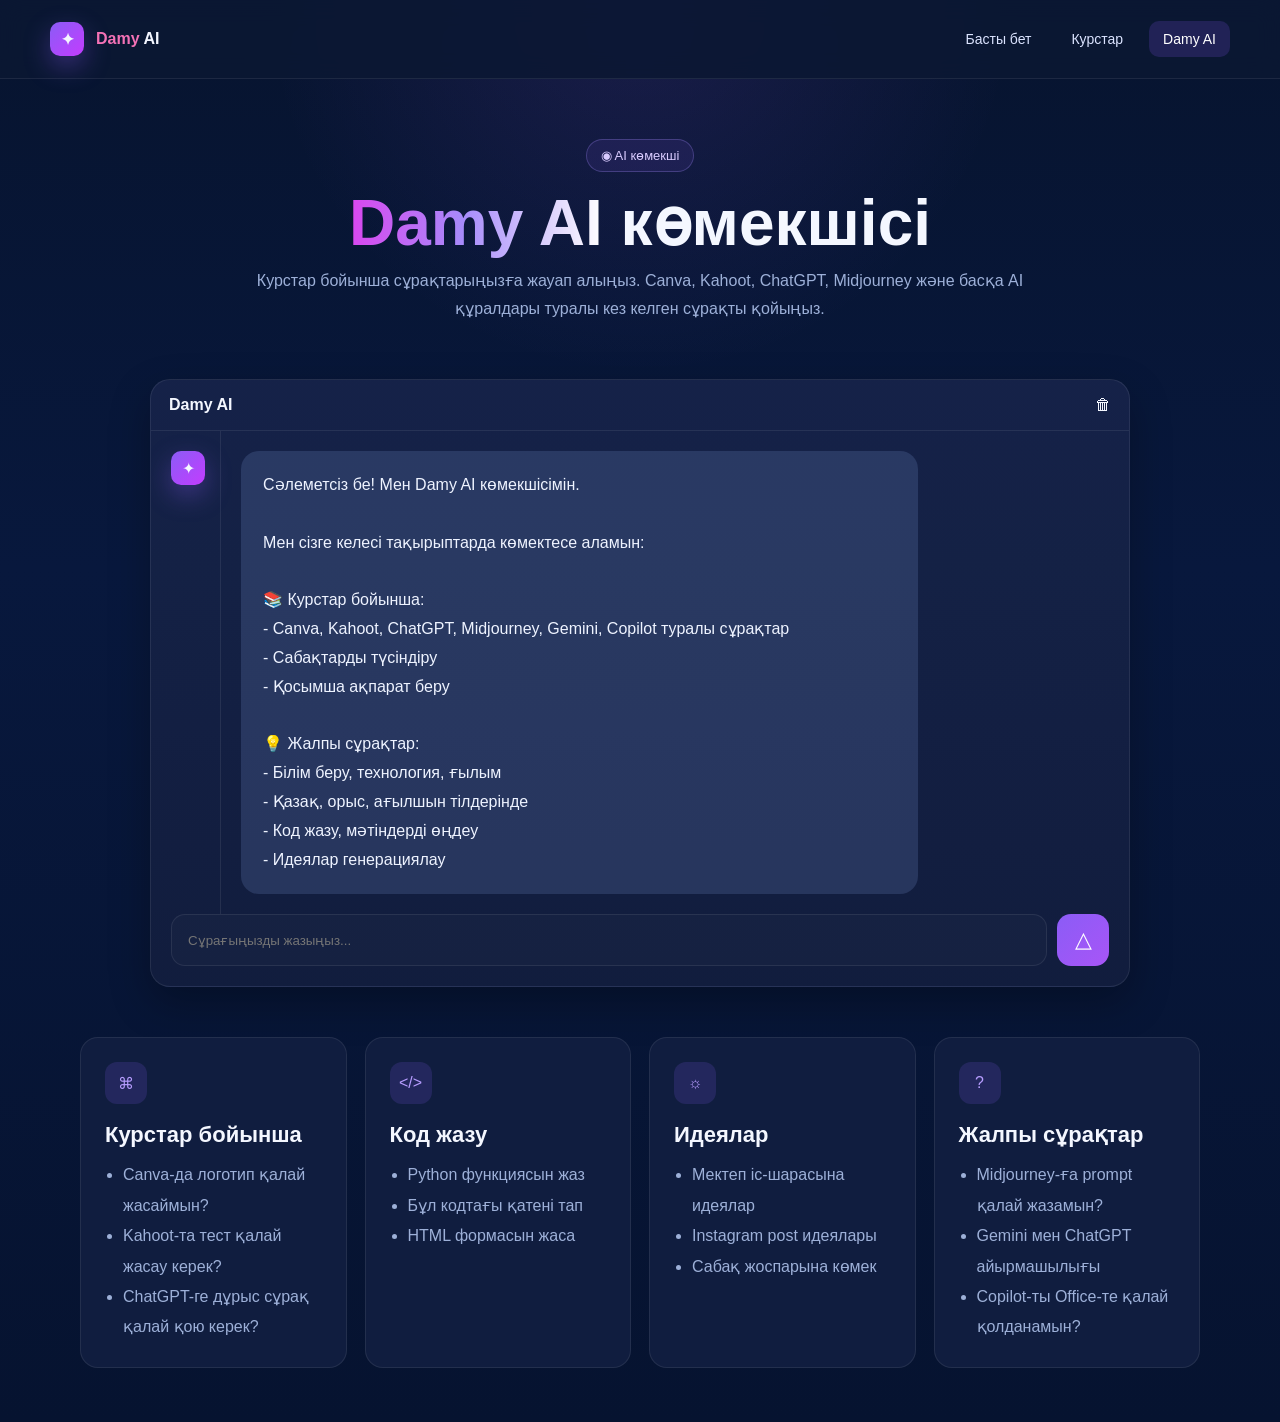
==== assistant.html @ 4792d0f8 "Add files via upload" ====
<!doctype html>
<html lang="kk">
<head>
  <meta charset="UTF-8">
  <meta name="viewport" content="width=device-width, initial-scale=1.0">
  <title>Damy AI көмекшісі</title>
  <link rel="stylesheet" href="styles.css">
</head>
<body>
  <header class="navbar">
    <div class="container row">
      <a class="brand" href="index.html"><div class="brand-badge">✦</div><div><span class="brand-name">Damy</span> <span>AI</span></div></a>
      <nav class="nav-links">
        <a class="nav-link" href="index.html">Басты бет</a>
        <a class="nav-link" href="courses.html">Курстар</a>
        <a class="nav-link active" href="assistant.html">Damy AI</a>
      </nav>
    </div>
  </header>

  <main class="container">
    <section class="page-hero">
      <div class="eyebrow">◉ AI көмекші</div>
      <h1 class="section-title"><span class="gradient-text">Damy AI</span> көмекшісі</h1>
      <p class="section-subtitle">Курстар бойынша сұрақтарыңызға жауап алыңыз. Canva, Kahoot, ChatGPT, Midjourney және басқа AI құралдары туралы кез келген сұрақты қойыңыз.</p>
    </section>

    <section class="chat-shell">
      <div class="chat-top"><strong>Damy AI</strong><span>🗑</span></div>
      <div class="chat-body">
        <div class="chat-avatar-col"><div class="brand-badge">✦</div></div>
        <div class="chat-main">
          <div class="message">Сәлеметсіз бе! Мен Damy AI көмекшісімін.<br><br>Мен сізге келесі тақырыптарда көмектесе аламын:<br><br>📚 Курстар бойынша:<br>- Canva, Kahoot, ChatGPT, Midjourney, Gemini, Copilot туралы сұрақтар<br>- Сабақтарды түсіндіру<br>- Қосымша ақпарат беру<br><br>💡 Жалпы сұрақтар:<br>- Білім беру, технология, ғылым<br>- Қазақ, орыс, ағылшын тілдерінде<br>- Код жазу, мәтіндерді өңдеу<br>- Идеялар генерациялау</div>
        </div>
      </div>
      <div class="chat-input">
        <input type="text" placeholder="Сұрағыңызды жазыңыз...">
        <button class="square-btn">△</button>
      </div>
    </section>

    <section class="mini-grid" style="padding:20px 0 54px">
      <div class="mini-card"><div class="icon-box">⌘</div><h4>Курстар бойынша</h4><ul><li>Canva-да логотип қалай жасаймын?</li><li>Kahoot-та тест қалай жасау керек?</li><li>ChatGPT-ге дұрыс сұрақ қалай қою керек?</li></ul></div>
      <div class="mini-card"><div class="icon-box">&lt;/&gt;</div><h4>Код жазу</h4><ul><li>Python функциясын жаз</li><li>Бұл кодтағы қатені тап</li><li>HTML формасын жаса</li></ul></div>
      <div class="mini-card"><div class="icon-box">☼</div><h4>Идеялар</h4><ul><li>Мектеп іс-шарасына идеялар</li><li>Instagram post идеялары</li><li>Сабақ жоспарына көмек</li></ul></div>
      <div class="mini-card"><div class="icon-box">?</div><h4>Жалпы сұрақтар</h4><ul><li>Midjourney-ға prompt қалай жазамын?</li><li>Gemini мен ChatGPT айырмашылығы</li><li>Copilot-ты Office-те қалай қолданамын?</li></ul></div>
    </section>
  </main>
</body>
</html>
---- styles.css ----
:root {
  --bg: #071737;
  --bg-2: #0d1f45;
  --panel: rgba(20, 33, 67, 0.92);
  --panel-2: rgba(24, 40, 77, 0.96);
  --line: rgba(255,255,255,0.08);
  --text: #f4f7ff;
  --muted: #9db0d8;
  --purple: #8b5cf6;
  --purple-2: #c33cff;
  --green: #22c55e;
  --yellow: #facc15;
  --chip: #1a2850;
  --shadow: 0 16px 40px rgba(0,0,0,0.28);
  --radius: 18px;
}

* { box-sizing: border-box; }
html { scroll-behavior: smooth; }
body {
  margin: 0;
  font-family: Inter, Arial, sans-serif;
  color: var(--text);
  background:
    radial-gradient(circle at top center, rgba(163, 91, 255, 0.12), transparent 24%),
    linear-gradient(180deg, #07142f 0%, #08183d 40%, #061330 100%);
}
a { color: inherit; text-decoration: none; }
img { max-width: 100%; display: block; }
.container { width: min(1180px, calc(100% - 48px)); margin: 0 auto; }
.page { min-height: 100vh; }

.navbar {
  position: sticky; top: 0; z-index: 20;
  background: rgba(12, 24, 52, 0.9);
  backdrop-filter: blur(12px);
  border-bottom: 1px solid var(--line);
}
.navbar .row {
  display: flex; align-items: center; justify-content: space-between;
  min-height: 78px;
}
.brand { display: flex; align-items: center; gap: 12px; font-weight: 800; }
.brand-badge {
  width: 34px; height: 34px; border-radius: 10px;
  display: grid; place-items: center;
  background: linear-gradient(135deg, var(--purple), var(--purple-2));
  box-shadow: 0 10px 26px rgba(139,92,246,.35);
}
.brand-name { color: #f472b6; }
.brand span:last-child { color: #f3f6ff; }
.nav-links { display: flex; gap: 12px; }
.nav-link {
  padding: 10px 14px; border-radius: 10px; color: #dbe4ff; font-size: 14px;
}
.nav-link.active, .nav-link:hover {
  background: rgba(139, 92, 246, .18); color: #fff;
}

.hero { padding: 72px 0 48px; text-align: center; }
.eyebrow {
  display: inline-flex; align-items: center; gap: 8px;
  padding: 8px 14px; border: 1px solid rgba(167, 139, 250, .28);
  border-radius: 999px; color: #d9cbff; font-size: 13px;
  background: rgba(139, 92, 246, .10);
}
.hero h1, .section-title {
  margin: 18px 0 10px;
  line-height: 1.05;
  font-size: clamp(38px, 5vw, 72px);
  font-weight: 900;
}
.gradient-text {
  background: linear-gradient(90deg, #d946ef 0%, #a78bfa 45%, #ffffff 100%);
  -webkit-background-clip: text; background-clip: text; color: transparent;
}
.hero p, .section-subtitle { color: var(--muted); max-width: 780px; margin: 0 auto; line-height: 1.75; }
.hero-actions {
  margin-top: 28px; display: flex; gap: 14px; justify-content: center; flex-wrap: wrap;
}
.btn {
  display: inline-flex; align-items: center; justify-content: center; gap: 10px;
  padding: 14px 22px; border-radius: 14px; font-weight: 700; border: 1px solid transparent;
  transition: .2s ease; cursor: pointer;
}
.btn-primary {
  background: linear-gradient(135deg, #8b5cf6 0%, #c33cff 100%);
  color: white; box-shadow: 0 14px 26px rgba(139, 92, 246, .34);
}
.btn-primary:hover { transform: translateY(-1px); filter: brightness(1.05); }
.btn-secondary {
  background: rgba(255,255,255,.02); border-color: rgba(255,255,255,.16); color: #fff;
}
.btn-secondary:hover { background: rgba(255,255,255,.05); }

.stats {
  display: grid; grid-template-columns: repeat(4, 1fr); gap: 18px; margin-top: 38px;
}
.stat-card, .feature-card, .card, .panel, .lesson-card, .test-card, .chat-shell, .content-card {
  background: linear-gradient(180deg, rgba(22, 35, 73, 0.96), rgba(18, 30, 62, 0.96));
  border: 1px solid var(--line); box-shadow: var(--shadow);
}
.stat-card {
  border-radius: 16px; padding: 28px 18px; text-align: center;
}
.stat-number { font-size: 34px; font-weight: 800; color: #f472b6; }
.stat-label { margin-top: 6px; color: var(--muted); font-size: 14px; }

.section { padding: 54px 0; }
.grid-4 { display: grid; grid-template-columns: repeat(4, 1fr); gap: 18px; }
.feature-card {
  border-radius: 16px; padding: 24px; min-height: 180px;
}
.icon-box {
  width: 42px; height: 42px; border-radius: 12px; background: rgba(139, 92, 246, .16);
  display: grid; place-items: center; color: #b79dff; margin-bottom: 18px;
}
.feature-card h3 { margin: 0 0 10px; font-size: 18px; }
.feature-card p { margin: 0; color: var(--muted); line-height: 1.65; font-size: 14px; }

.section-head { display: flex; justify-content: space-between; align-items: end; gap: 12px; margin-bottom: 22px; }
.link-more { color: #b79dff; font-weight: 600; }
.course-grid { display: grid; grid-template-columns: repeat(3, 1fr); gap: 22px; }
.card {
  border-radius: 18px; overflow: hidden;
}
.card-media { position: relative; height: 215px; background: #0f1d42; }
.card-media img { width: 100%; height: 100%; object-fit: cover; }
.card-overlay {
  position: absolute; inset: 0;
  background: linear-gradient(180deg, transparent 20%, rgba(7, 14, 33, .86) 100%);
}
.badges { position: absolute; top: 14px; left: 14px; right: 14px; display: flex; justify-content: space-between; gap: 10px; }
.badge {
  display: inline-flex; align-items: center; padding: 6px 10px; border-radius: 999px;
  background: rgba(139, 92, 246, .88); font-size: 12px; font-weight: 700;
}
.badge.green { background: rgba(34, 197, 94, .88); }
.badge.yellow { background: rgba(250, 204, 21, .85); color: #201500; }
.card-body { padding: 22px; }
.card h3 { margin: 0 0 12px; font-size: 30px; font-size: clamp(22px, 2vw, 31px); }
.card p { color: var(--muted); font-size: 15px; line-height: 1.65; min-height: 72px; }
.meta { display: flex; gap: 16px; color: #91a7d6; font-size: 13px; margin-top: 14px; }
.card-link { margin-top: 18px; display: inline-flex; gap: 8px; align-items: center; color: #b79dff; font-weight: 700; }

.cta {
  margin: 56px 0; border-radius: 24px; padding: 46px 32px; text-align: center;
  background: linear-gradient(135deg, #7c3aed, #d946ef); box-shadow: 0 20px 45px rgba(124,58,237,.28);
}
.cta h2 { font-size: clamp(28px, 3vw, 40px); margin: 0 0 12px; }
.cta p { max-width: 700px; margin: 0 auto 22px; line-height: 1.7; color: rgba(255,255,255,.88); }
.footer {
  border-top: 1px solid var(--line); padding: 34px 0 24px; color: var(--muted);
}
.footer-grid { display: grid; grid-template-columns: 1.6fr 1fr 1fr; gap: 24px; }
.footer h4 { color: white; margin: 0 0 14px; }
.footer p, .footer a { color: var(--muted); line-height: 1.7; }
.copyright { margin-top: 22px; font-size: 13px; text-align: center; }

.page-hero { padding: 60px 0 26px; text-align: center; }
.search-box {
  max-width: 520px; margin: 28px auto 16px; position: relative;
}
.search-box input {
  width: 100%; background: rgba(255,255,255,.02); border: 1px solid var(--line);
  color: white; padding: 18px 18px 18px 50px; border-radius: 16px; outline: none;
}
.search-box .icon {
  position: absolute; left: 17px; top: 50%; transform: translateY(-50%); color: #88a0d1;
}
.filters { display: flex; justify-content: center; gap: 10px; flex-wrap: wrap; margin: 16px 0 18px; }
.filter-btn {
  padding: 10px 16px; border-radius: 10px; background: rgba(255,255,255,.04); color: #c9d8ff;
  border: 1px solid rgba(255,255,255,.04); cursor: pointer; font-weight: 700;
}
.filter-btn.active { background: linear-gradient(135deg, #8b5cf6, #a855f7); color: white; }
.result-count { color: #9db0d8; text-align: center; margin-bottom: 24px; }

.chat-shell { border-radius: 20px; overflow: hidden; max-width: 980px; margin: 30px auto; }
.chat-top { padding: 16px 18px; border-bottom: 1px solid var(--line); display: flex; justify-content: space-between; }
.chat-body { display: grid; grid-template-columns: 70px 1fr; min-height: 360px; }
.chat-avatar-col { border-right: 1px solid var(--line); padding: 20px; }
.chat-main { padding: 20px; display: flex; flex-direction: column; gap: 18px; }
.message {
  max-width: 78%; padding: 20px 22px; border-radius: 18px; line-height: 1.8;
  color: #eef3ff; background: rgba(114, 142, 201, .22);
}
.chat-input {
  display: flex; gap: 10px; padding: 0 20px 20px;
}
.chat-input input {
  flex: 1; background: rgba(255,255,255,.02); border: 1px solid var(--line);
  border-radius: 14px; padding: 16px; color: white; outline: none;
}
.square-btn {
  width: 52px; height: 52px; border: none; border-radius: 14px; cursor: pointer;
  background: linear-gradient(135deg, #8b5cf6, #a855f7); color: white; font-size: 22px;
}
.mini-grid { display: grid; grid-template-columns: repeat(4, 1fr); gap: 18px; max-width: 1120px; margin: 0 auto; }
.mini-card { border-radius: 18px; padding: 24px; border: 1px solid var(--line); background: rgba(18, 31, 64, .92); }
.mini-card h4 { margin: 18px 0 12px; font-size: 22px; }
.mini-card ul { margin: 0; padding-left: 18px; color: var(--muted); line-height: 1.9; }

.course-header { padding: 46px 0 16px; }
.back-link { color: #b8c9f0; display: inline-flex; gap: 8px; align-items: center; margin-bottom: 30px; }
.course-top {
  display: grid; grid-template-columns: 360px 1fr; gap: 26px; align-items: center;
}
.course-cover { border-radius: 22px; overflow: hidden; height: 270px; border: 1px solid var(--line); }
.course-cover img { width: 100%; height: 100%; object-fit: cover; }
.pill-row { display: flex; gap: 10px; flex-wrap: wrap; margin-bottom: 12px; }
.pill { padding: 6px 12px; border-radius: 999px; font-size: 12px; font-weight: 800; }
.pill.purple { background: rgba(139, 92, 246, .9); }
.pill.green { background: rgba(34, 197, 94, .88); }
.course-title { font-size: clamp(32px, 4vw, 58px); margin: 0 0 14px; }
.course-desc { color: var(--muted); line-height: 1.8; max-width: 720px; }
.course-list-wrap { margin: 34px 0 60px; }
.panel { border-radius: 22px; overflow: hidden; }
.panel-head { padding: 20px 22px; border-bottom: 1px solid var(--line); }
.panel-head h2 { margin: 0 0 6px; font-size: 30px; }
.lesson-list { list-style: none; margin: 0; padding: 0; }
.lesson-row {
  display: grid; grid-template-columns: 56px 1fr auto auto;
  gap: 16px; align-items: center; padding: 22px; border-top: 1px solid var(--line);
}
.lesson-row:first-child { border-top: 0; }
.lesson-number {
  width: 34px; height: 34px; border-radius: 999px; display: grid; place-items: center;
  background: rgba(129, 140, 248, .16); color: #cfe0ff; font-weight: 800;
}
.lesson-title { font-size: 22px; font-weight: 700; }
.lesson-subtitle { color: var(--muted); margin-top: 6px; }
.lesson-time { color: #9db0d8; }
.play-chip { color: #ad8bff; font-size: 20px; }
.lesson-row:hover { background: rgba(255,255,255,.02); }

.lesson-layout { padding: 36px 0 60px; }
.lesson-grid { display: grid; grid-template-columns: 1.6fr .9fr; gap: 22px; align-items: start; }
.video-card, .sidebar-card, .lesson-card, .test-card, .content-card {
  border-radius: 18px; overflow: hidden; border: 1px solid var(--line); background: linear-gradient(180deg, rgba(22,35,73,.97), rgba(18,30,62,.97));
}
.video-frame {
  position: relative; aspect-ratio: 16/9; overflow: hidden; background: #101f49;
}
.video-frame img { width: 100%; height: 100%; object-fit: cover; }
.youtube-btn {
  position: absolute; left: 50%; top: 50%; transform: translate(-50%, -50%);
  width: 72px; height: 50px; border-radius: 14px; background: #ff0000; display: grid; place-items: center;
  font-size: 24px; box-shadow: 0 12px 30px rgba(0,0,0,.35);
}
.lesson-card, .content-card, .test-card { padding: 24px; }
.lesson-card h2, .content-card h3, .test-card h3 { margin: 0 0 14px; font-size: 34px; }
.lesson-card p, .content-card p, .test-card p, .content-card li { color: #d8e3ff; line-height: 1.8; }
.sidebar-card { padding: 18px; position: sticky; top: 100px; }
.sidebar-card h3 { margin: 0 0 16px; font-size: 18px; }
.sidebar-list { list-style: none; margin: 0; padding: 0; display: flex; flex-direction: column; gap: 8px; }
.sidebar-list a {
  display: block; padding: 14px; border-radius: 14px; color: #d4e0ff; border: 1px solid transparent;
}
.sidebar-list a.active { background: rgba(139, 92, 246, .22); border-color: rgba(139, 92, 246, .28); }
.sidebar-list small { display: block; margin-top: 5px; color: #90a6d5; }
.nav-bottom { display: flex; justify-content: space-between; gap: 12px; margin-top: 18px; }
.question { margin: 18px 0; padding: 16px; border-radius: 14px; background: rgba(255,255,255,.03); }
.question h4 { margin: 0 0 12px; font-size: 18px; }
.option { display: block; margin: 10px 0; color: #dbe6ff; }
.test-result {
  margin-top: 16px; padding: 14px 16px; border-radius: 14px; display: none; font-weight: 700;
}
.test-result.show { display: block; }
.success { background: rgba(34, 197, 94, .18); color: #caffdb; border: 1px solid rgba(34, 197, 94, .32); }
.warning { background: rgba(250, 204, 21, .14); color: #ffefb0; border: 1px solid rgba(250, 204, 21, .22); }

@media (max-width: 1100px) {
  .grid-4, .mini-grid { grid-template-columns: repeat(2, 1fr); }
  .course-grid { grid-template-columns: repeat(2, 1fr); }
  .lesson-grid { grid-template-columns: 1fr; }
  .sidebar-card { position: static; }
}

@media (max-width: 860px) {
  .stats, .footer-grid, .course-top, .course-grid { grid-template-columns: 1fr; }
  .grid-4, .mini-grid { grid-template-columns: 1fr; }
  .chat-body { grid-template-columns: 1fr; }
  .chat-avatar-col { display: none; }
  .course-cover { height: 220px; }
  .lesson-row { grid-template-columns: 44px 1fr; }
  .lesson-time, .play-chip { display: none; }
  .navbar .row { flex-direction: column; gap: 10px; padding: 12px 0; }
}
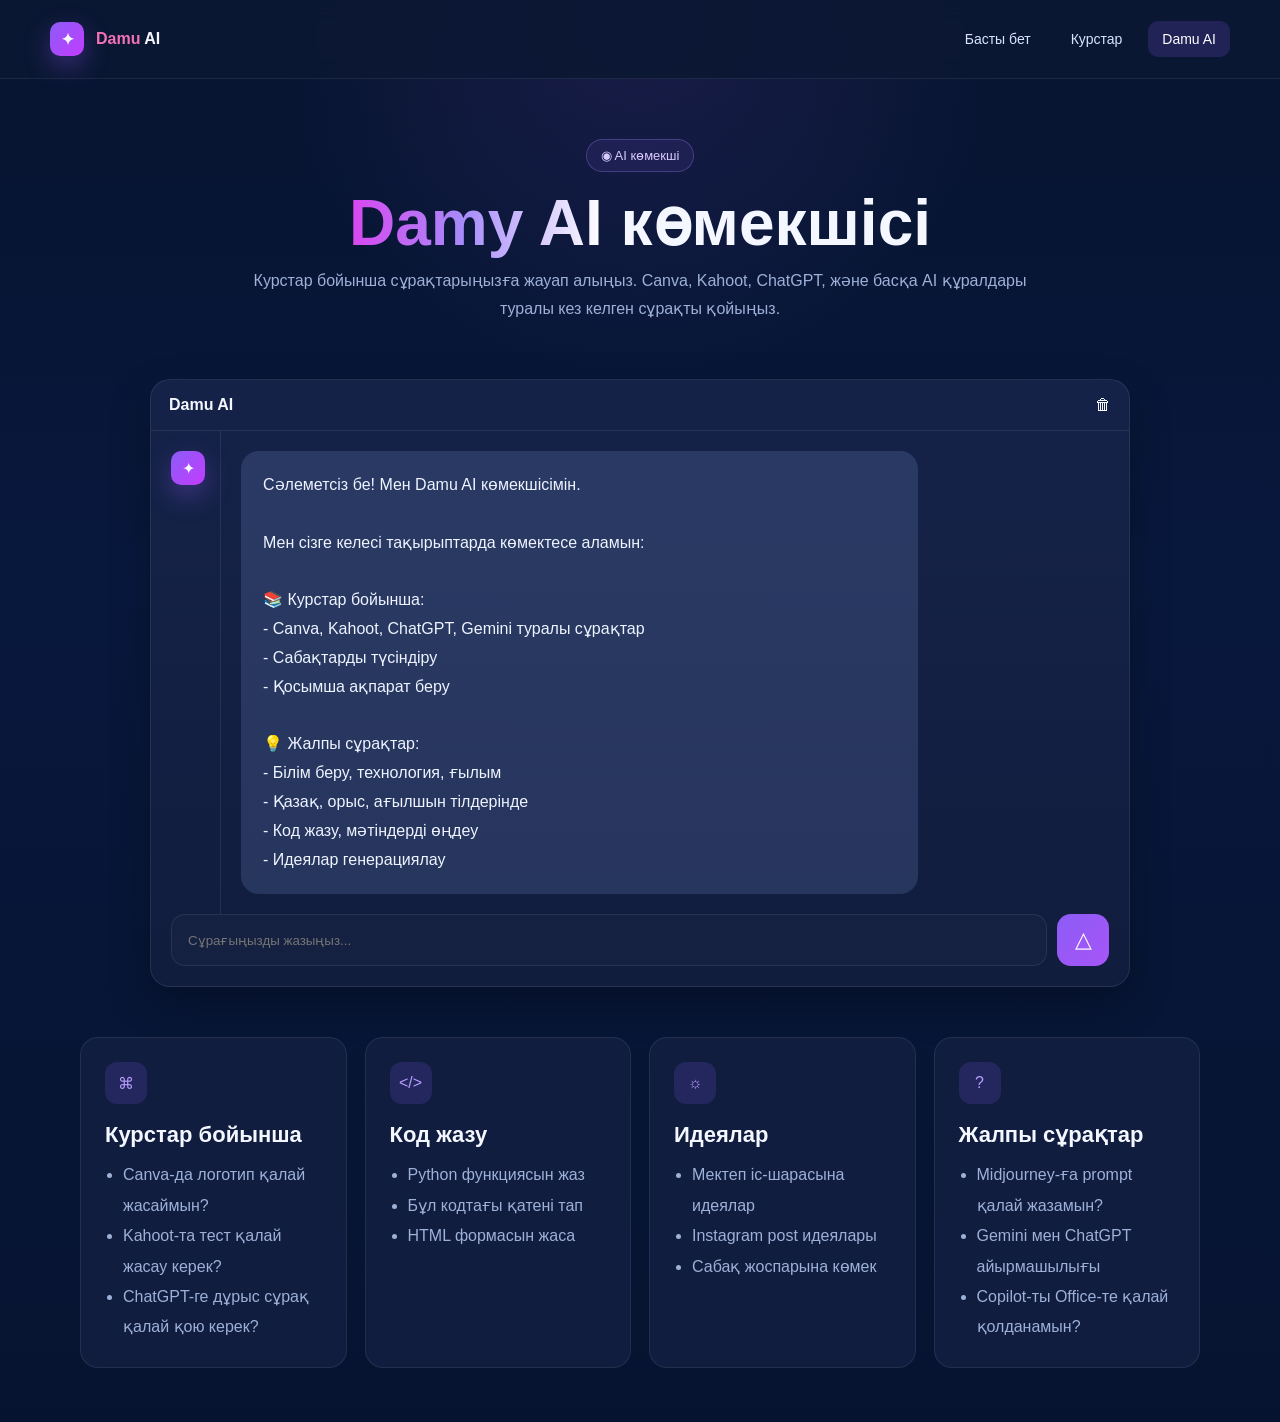
==== commit 849f6af4: "Update assistant.html" ====
--- a/assistant.html
+++ b/assistant.html
@@ -3,17 +3,17 @@
 <head>
   <meta charset="UTF-8">
   <meta name="viewport" content="width=device-width, initial-scale=1.0">
-  <title>Damy AI көмекшісі</title>
+  <title>Damu AI көмекшісі</title>
   <link rel="stylesheet" href="styles.css">
 </head>
 <body>
   <header class="navbar">
     <div class="container row">
-      <a class="brand" href="index.html"><div class="brand-badge">✦</div><div><span class="brand-name">Damy</span> <span>AI</span></div></a>
+      <a class="brand" href="index.html"><div class="brand-badge">✦</div><div><span class="brand-name">Damu</span> <span>AI</span></div></a>
       <nav class="nav-links">
         <a class="nav-link" href="index.html">Басты бет</a>
         <a class="nav-link" href="courses.html">Курстар</a>
-        <a class="nav-link active" href="assistant.html">Damy AI</a>
+        <a class="nav-link active" href="assistant.html">Damu AI</a>
       </nav>
     </div>
   </header>
@@ -22,15 +22,15 @@
     <section class="page-hero">
       <div class="eyebrow">◉ AI көмекші</div>
       <h1 class="section-title"><span class="gradient-text">Damy AI</span> көмекшісі</h1>
-      <p class="section-subtitle">Курстар бойынша сұрақтарыңызға жауап алыңыз. Canva, Kahoot, ChatGPT, Midjourney және басқа AI құралдары туралы кез келген сұрақты қойыңыз.</p>
+      <p class="section-subtitle">Курстар бойынша сұрақтарыңызға жауап алыңыз. Canva, Kahoot, ChatGPT, және басқа AI құралдары туралы кез келген сұрақты қойыңыз.</p>
     </section>
 
     <section class="chat-shell">
-      <div class="chat-top"><strong>Damy AI</strong><span>🗑</span></div>
+      <div class="chat-top"><strong>Damu AI</strong><span>🗑</span></div>
       <div class="chat-body">
         <div class="chat-avatar-col"><div class="brand-badge">✦</div></div>
         <div class="chat-main">
-          <div class="message">Сәлеметсіз бе! Мен Damy AI көмекшісімін.<br><br>Мен сізге келесі тақырыптарда көмектесе аламын:<br><br>📚 Курстар бойынша:<br>- Canva, Kahoot, ChatGPT, Midjourney, Gemini, Copilot туралы сұрақтар<br>- Сабақтарды түсіндіру<br>- Қосымша ақпарат беру<br><br>💡 Жалпы сұрақтар:<br>- Білім беру, технология, ғылым<br>- Қазақ, орыс, ағылшын тілдерінде<br>- Код жазу, мәтіндерді өңдеу<br>- Идеялар генерациялау</div>
+          <div class="message">Сәлеметсіз бе! Мен Damu AI көмекшісімін.<br><br>Мен сізге келесі тақырыптарда көмектесе аламын:<br><br>📚 Курстар бойынша:<br>- Canva, Kahoot, ChatGPT, Gemini туралы сұрақтар<br>- Сабақтарды түсіндіру<br>- Қосымша ақпарат беру<br><br>💡 Жалпы сұрақтар:<br>- Білім беру, технология, ғылым<br>- Қазақ, орыс, ағылшын тілдерінде<br>- Код жазу, мәтіндерді өңдеу<br>- Идеялар генерациялау</div>
         </div>
       </div>
       <div class="chat-input">
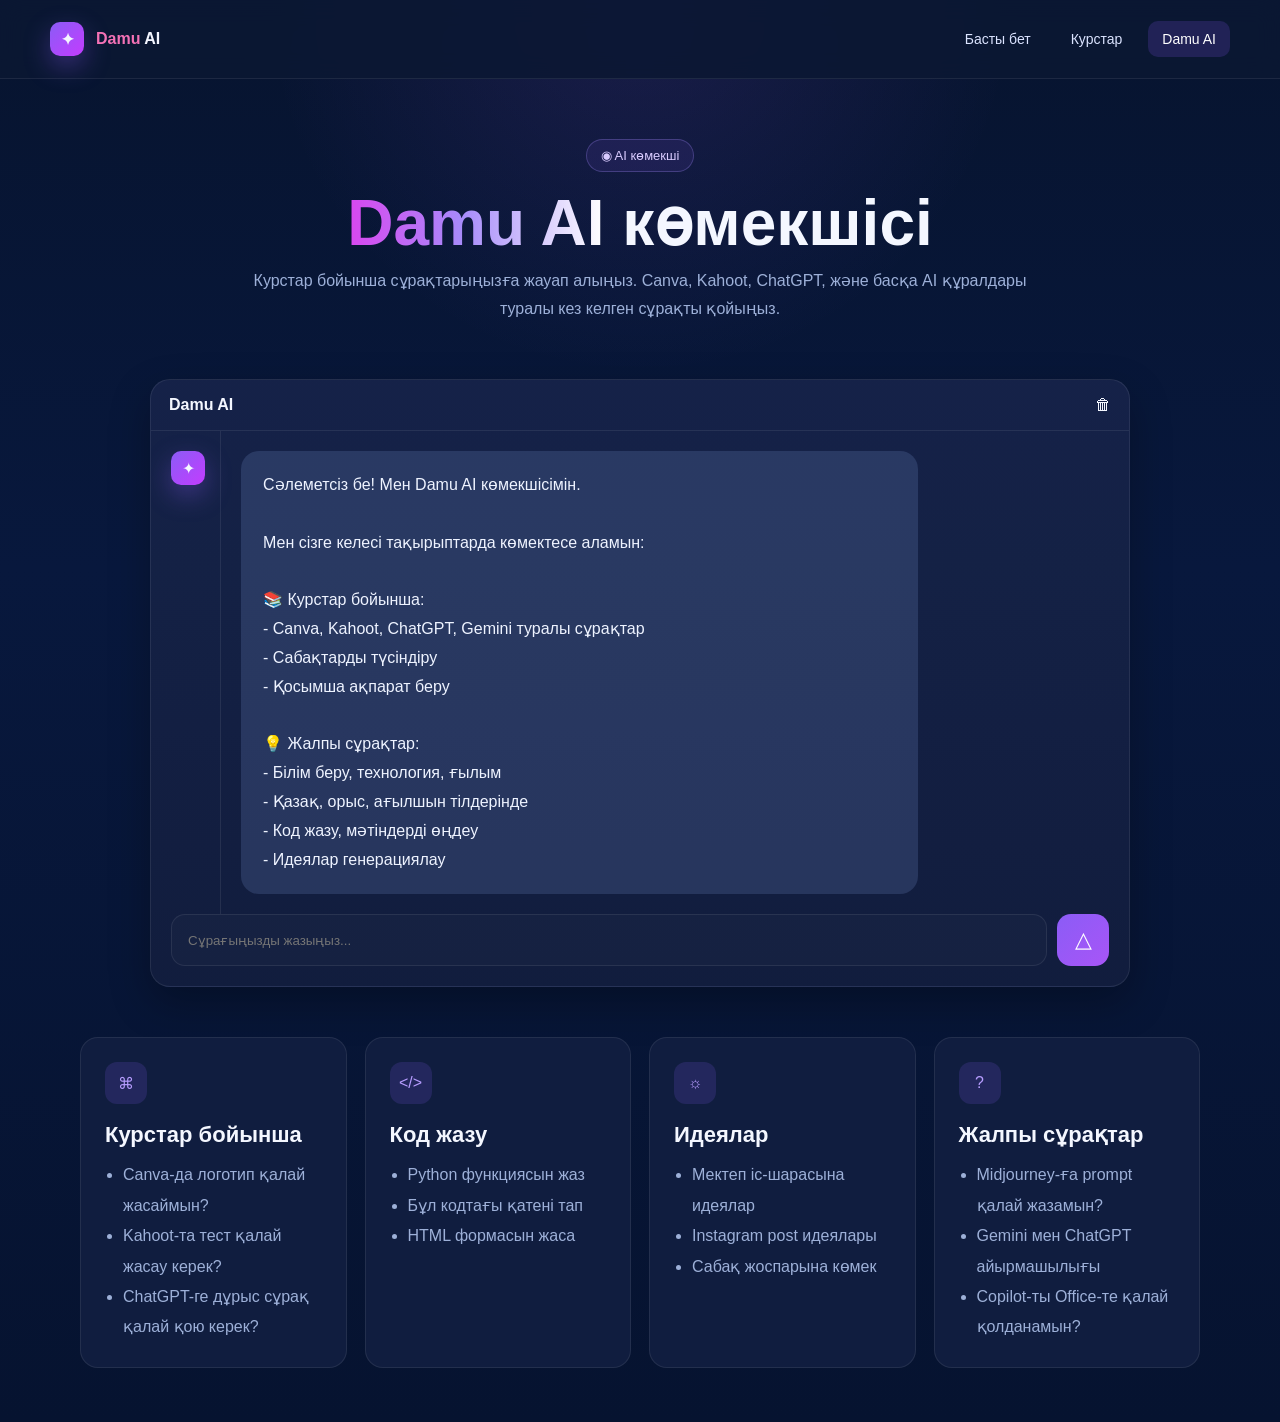
==== commit a37848a6: "Update assistant.html" ====
--- a/assistant.html
+++ b/assistant.html
@@ -21,7 +21,7 @@
   <main class="container">
     <section class="page-hero">
       <div class="eyebrow">◉ AI көмекші</div>
-      <h1 class="section-title"><span class="gradient-text">Damy AI</span> көмекшісі</h1>
+      <h1 class="section-title"><span class="gradient-text">Damu AI</span> көмекшісі</h1>
       <p class="section-subtitle">Курстар бойынша сұрақтарыңызға жауап алыңыз. Canva, Kahoot, ChatGPT, және басқа AI құралдары туралы кез келген сұрақты қойыңыз.</p>
     </section>
 
